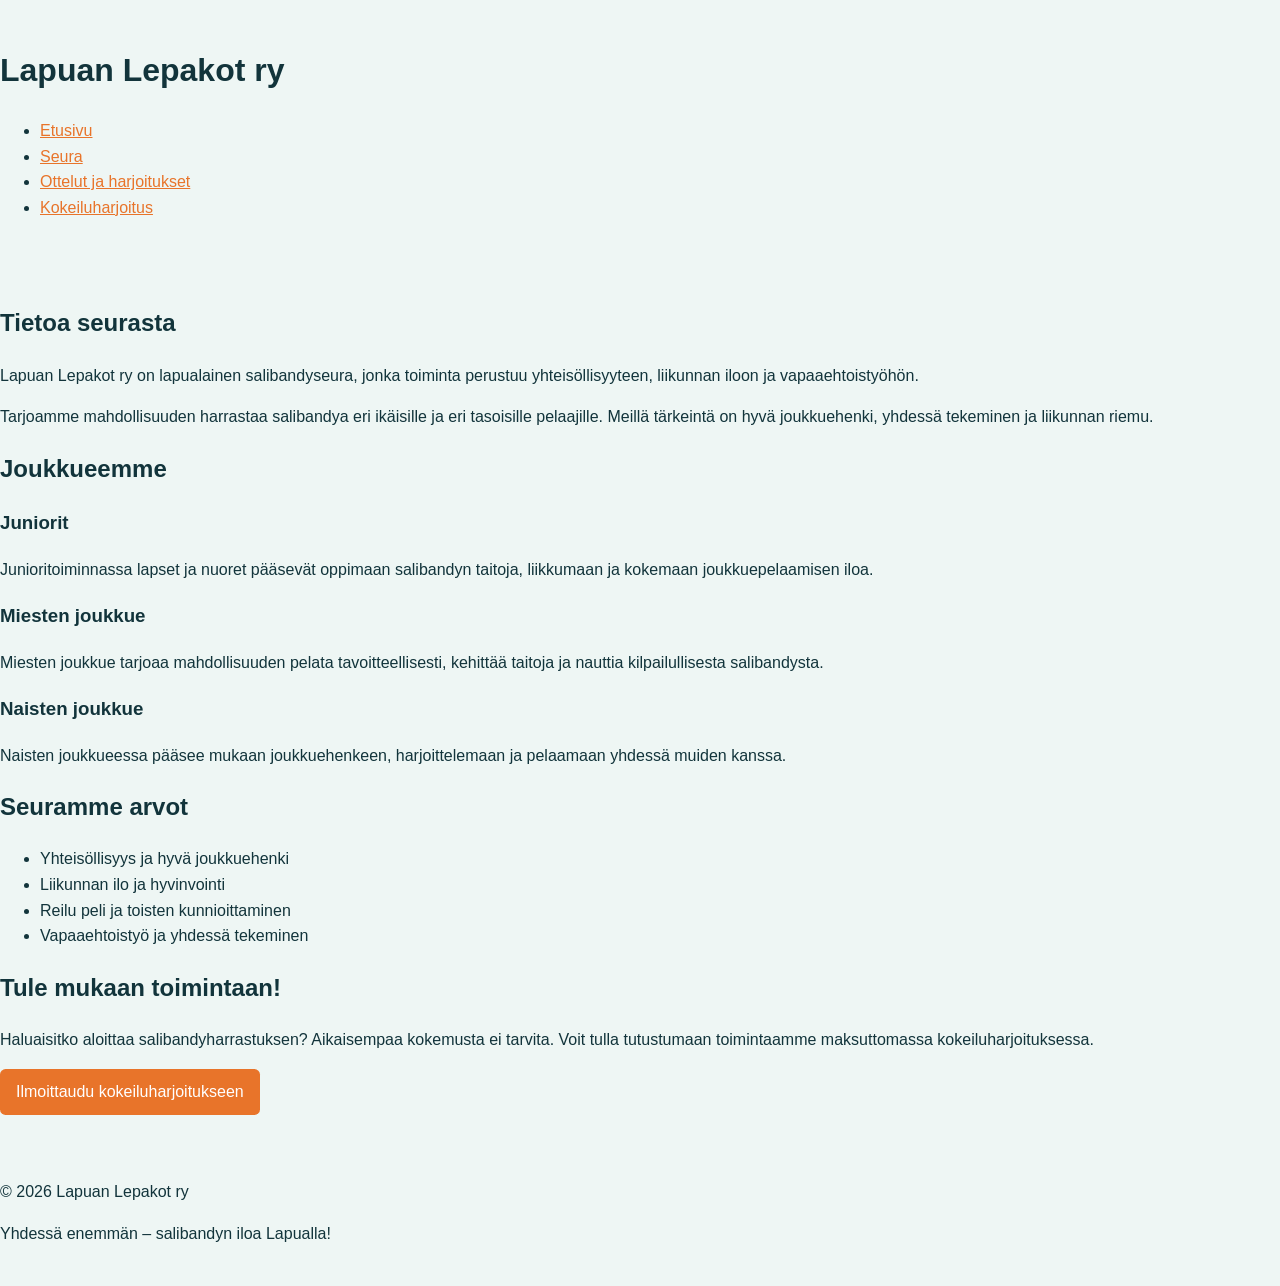
==== about.html @ 1b7a48fe "kontsa lisätty sivuille:)" ====
<!DOCTYPE html>
<html lang="fi">
<head>
    <meta charset="UTF-8">
    <meta name="viewport" content="width=device-width, initial-scale=1.0">
    <title>Seura – Lapuan Lepakot ry</title>
    <link rel="stylesheet" href="style.css">
</head>
<body>

    <header>
        <h1>Lapuan Lepakot ry</h1>
        <nav>
            <ul>
                <li><a href="index.html">Etusivu</a></li>
                <li><a href="about.html">Seura</a></li>
                <li><a href="listing.html">Ottelut ja harjoitukset</a></li>
                <li><a href="contact.html">Kokeiluharjoitus</a></li>
            </ul>
        </nav>
    </header>

    <main>
        <section class="about">
            <h2>Tietoa seurasta</h2>

            <p>
                Lapuan Lepakot ry on lapualainen salibandyseura,
                jonka toiminta perustuu yhteisöllisyyteen,
                liikunnan iloon ja vapaaehtoistyöhön.
            </p>

            <p>
                Tarjoamme mahdollisuuden harrastaa salibandya
                eri ikäisille ja eri tasoisille pelaajille.
                Meillä tärkeintä on hyvä joukkuehenki,
                yhdessä tekeminen ja liikunnan riemu.
            </p>
        </section>

        <section class="teams">
            <h2>Joukkueemme</h2>

            <div class="team-card">
                <h3>Juniorit</h3>
                <p>
                    Junioritoiminnassa lapset ja nuoret pääsevät
                    oppimaan salibandyn taitoja, liikkumaan
                    ja kokemaan joukkuepelaamisen iloa.
                </p>
            </div>

            <div class="team-card">
                <h3>Miesten joukkue</h3>
                <p>
                    Miesten joukkue tarjoaa mahdollisuuden
                    pelata tavoitteellisesti, kehittää taitoja
                    ja nauttia kilpailullisesta salibandysta.
                </p>
            </div>

            <div class="team-card">
                <h3>Naisten joukkue</h3>
                <p>
                    Naisten joukkueessa pääsee mukaan
                    joukkuehenkeen, harjoittelemaan ja
                    pelaamaan yhdessä muiden kanssa.
                </p>
            </div>
        </section>

        <section class="values">
            <h2>Seuramme arvot</h2>

            <ul>
                <li>Yhteisöllisyys ja hyvä joukkuehenki</li>
                <li>Liikunnan ilo ja hyvinvointi</li>
                <li>Reilu peli ja toisten kunnioittaminen</li>
                <li>Vapaaehtoistyö ja yhdessä tekeminen</li>
            </ul>
        </section>

        <section class="join">
            <h2>Tule mukaan toimintaan!</h2>

            <p>
                Haluaisitko aloittaa salibandyharrastuksen?
                Aikaisempaa kokemusta ei tarvita.
                Voit tulla tutustumaan toimintaamme maksuttomassa
                kokeiluharjoituksessa.
            </p>

            <a href="contact.html" class="button">
                Ilmoittaudu kokeiluharjoitukseen
            </a>
        </section>
    </main>

    <footer>
        <p>&copy; 2026 Lapuan Lepakot ry</p>
        <p>Yhdessä enemmän – salibandyn iloa Lapualla!</p>
    </footer>

</body>
</html>
---- style.css ----
/* Yleiset asetukset */
:root {
	--color-text: #12343b;
	--color-background: #eef6f4;
	--color-primary: #e8742a;
	--content-width: 1100px;
}

*,
*::before,
*::after {
	box-sizing: border-box;
}

html {
	scroll-behavior: smooth;
}

body {
	margin: 0;
	color: var(--color-text);
	background: var(--color-background);
	font-family: Arial, Helvetica, sans-serif;
	line-height: 1.6;
}

img {
	display: block;
	max-width: 100%;
	height: auto;
}

a {
	color: var(--color-primary);
}

.container {
	width: min(100% - 2rem, var(--content-width));
	margin-inline: auto;
}

header,
main,
footer {
	padding-block: 1.5rem;
}

button,
.button {
	display: inline-block;
	padding: 0.65rem 1rem;
	border: 0;
	border-radius: 0.35rem;
	color: #fff;
	background: var(--color-primary);
	font: inherit;
	text-decoration: none;
	cursor: pointer;
}

@media (max-width: 600px) {
	header,
	main,
	footer {
		padding-block: 1rem;
	}
}
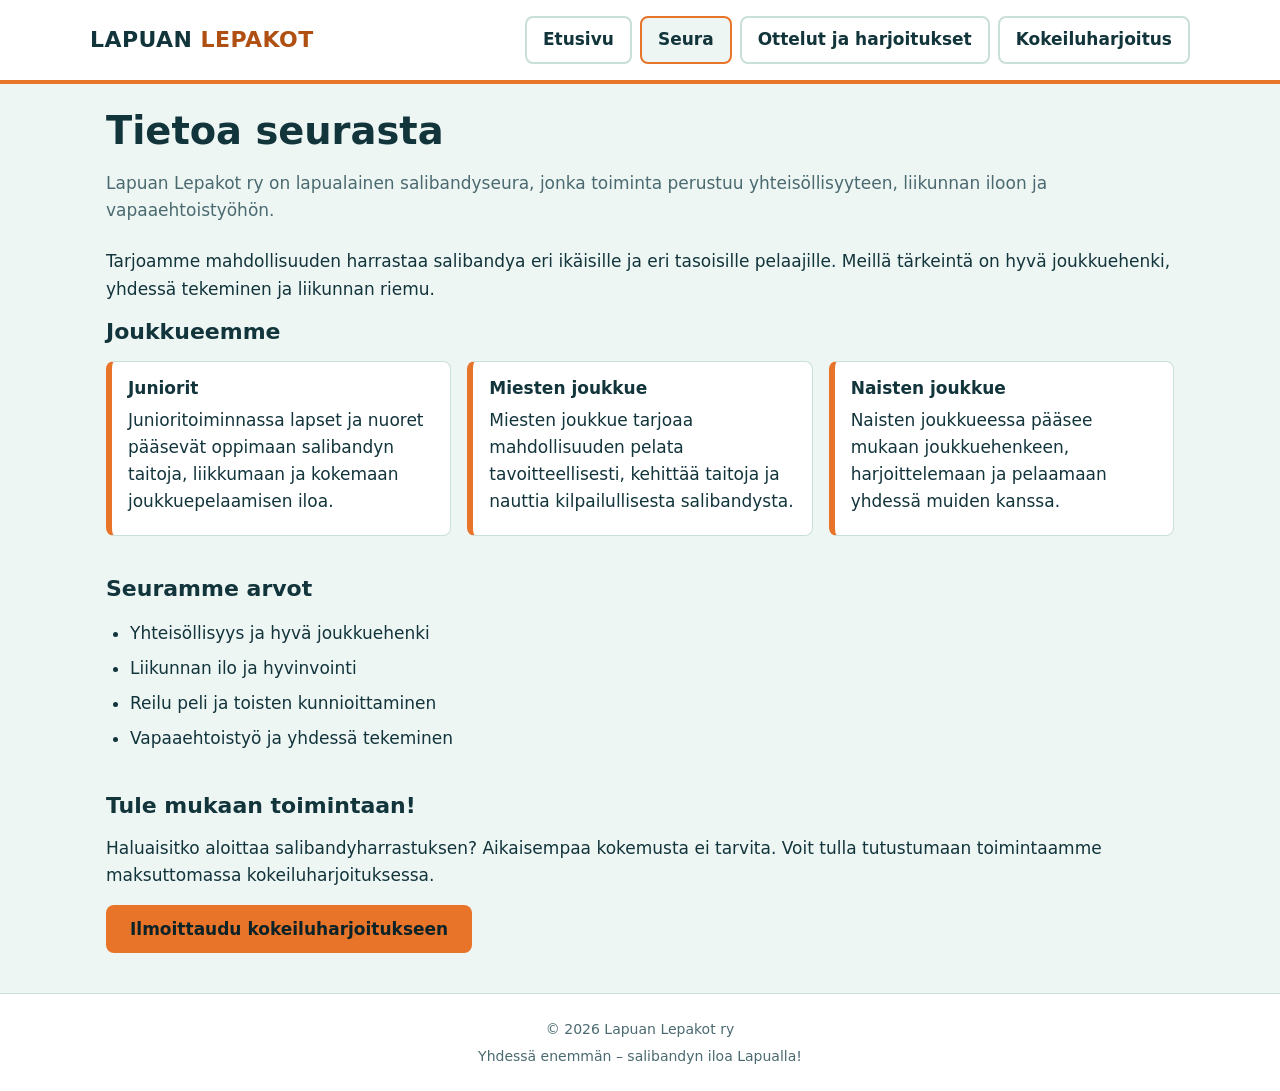
==== commit 8a2c3e2d: "E2: yhtenäiset sivut, plan.md ja ai-log korjattu" ====
--- a/about.html
+++ b/about.html
@@ -1,106 +1,99 @@
-
 <!DOCTYPE html>
 <html lang="fi">
 <head>
-    <meta charset="UTF-8">
-    <meta name="viewport" content="width=device-width, initial-scale=1.0">
-    <title>Seura – Lapuan Lepakot ry</title>
-    <link rel="stylesheet" href="style.css">
+  <meta charset="UTF-8">
+  <meta name="viewport" content="width=device-width, initial-scale=1.0">
+  <title>Seura – Lapuan Lepakot ry</title>
+  <link rel="stylesheet" href="style.css">
 </head>
 <body>
+  <a class="ohituslinkki" href="#sisalto">Siirry sisältöön</a>
 
-    <header>
-        <h1>Lapuan Lepakot ry</h1>
-        <nav>
-            <ul>
-                <li><a href="index.html">Etusivu</a></li>
-                <li><a href="about.html">Seura</a></li>
-                <li><a href="listing.html">Ottelut ja harjoitukset</a></li>
-                <li><a href="contact.html">Kokeiluharjoitus</a></li>
-            </ul>
-        </nav>
-    </header>
+  <header class="ylatunniste">
+    <div class="ylatunniste__sisalto">
+      <a class="logo" href="index.html">Lapuan <span>Lepakot</span></a>
+      <nav class="navigaatio" aria-label="Päävalikko">
+        <ul>
+          <li><a href="index.html">Etusivu</a></li>
+          <li><a href="about.html" aria-current="page">Seura</a></li>
+          <li><a href="listing.html">Ottelut ja harjoitukset</a></li>
+          <li><a href="contact.html">Kokeiluharjoitus</a></li>
+        </ul>
+      </nav>
+    </div>
+  </header>
 
-    <main>
-        <section class="about">
-            <h2>Tietoa seurasta</h2>
+  <main id="sisalto">
+    <h1>Tietoa seurasta</h1>
 
-            <p>
-                Lapuan Lepakot ry on lapualainen salibandyseura,
-                jonka toiminta perustuu yhteisöllisyyteen,
-                liikunnan iloon ja vapaaehtoistyöhön.
-            </p>
+    <p class="johdanto">
+      Lapuan Lepakot ry on lapualainen salibandyseura,
+      jonka toiminta perustuu yhteisöllisyyteen,
+      liikunnan iloon ja vapaaehtoistyöhön.
+    </p>
 
-            <p>
-                Tarjoamme mahdollisuuden harrastaa salibandya
-                eri ikäisille ja eri tasoisille pelaajille.
-                Meillä tärkeintä on hyvä joukkuehenki,
-                yhdessä tekeminen ja liikunnan riemu.
-            </p>
-        </section>
+    <p>
+      Tarjoamme mahdollisuuden harrastaa salibandya
+      eri ikäisille ja eri tasoisille pelaajille.
+      Meillä tärkeintä on hyvä joukkuehenki,
+      yhdessä tekeminen ja liikunnan riemu.
+    </p>
 
-        <section class="teams">
-            <h2>Joukkueemme</h2>
+    <section aria-labelledby="otsikko-joukkueet">
+      <h2 id="otsikko-joukkueet">Joukkueemme</h2>
+      <ul class="kortit">
+        <li class="kortti">
+          <h3>Juniorit</h3>
+          <p>
+            Junioritoiminnassa lapset ja nuoret pääsevät
+            oppimaan salibandyn taitoja, liikkumaan
+            ja kokemaan joukkuepelaamisen iloa.
+          </p>
+        </li>
+        <li class="kortti">
+          <h3>Miesten joukkue</h3>
+          <p>
+            Miesten joukkue tarjoaa mahdollisuuden
+            pelata tavoitteellisesti, kehittää taitoja
+            ja nauttia kilpailullisesta salibandysta.
+          </p>
+        </li>
+        <li class="kortti">
+          <h3>Naisten joukkue</h3>
+          <p>
+            Naisten joukkueessa pääsee mukaan
+            joukkuehenkeen, harjoittelemaan ja
+            pelaamaan yhdessä muiden kanssa.
+          </p>
+        </li>
+      </ul>
+    </section>
 
-            <div class="team-card">
-                <h3>Juniorit</h3>
-                <p>
-                    Junioritoiminnassa lapset ja nuoret pääsevät
-                    oppimaan salibandyn taitoja, liikkumaan
-                    ja kokemaan joukkuepelaamisen iloa.
-                </p>
-            </div>
+    <section aria-labelledby="otsikko-arvot">
+      <h2 id="otsikko-arvot">Seuramme arvot</h2>
+      <ul class="vaiheet">
+        <li>Yhteisöllisyys ja hyvä joukkuehenki</li>
+        <li>Liikunnan ilo ja hyvinvointi</li>
+        <li>Reilu peli ja toisten kunnioittaminen</li>
+        <li>Vapaaehtoistyö ja yhdessä tekeminen</li>
+      </ul>
+    </section>
 
-            <div class="team-card">
-                <h3>Miesten joukkue</h3>
-                <p>
-                    Miesten joukkue tarjoaa mahdollisuuden
-                    pelata tavoitteellisesti, kehittää taitoja
-                    ja nauttia kilpailullisesta salibandysta.
-                </p>
-            </div>
+    <section aria-labelledby="otsikko-mukaan">
+      <h2 id="otsikko-mukaan">Tule mukaan toimintaan!</h2>
+      <p>
+        Haluaisitko aloittaa salibandyharrastuksen?
+        Aikaisempaa kokemusta ei tarvita.
+        Voit tulla tutustumaan toimintaamme maksuttomassa
+        kokeiluharjoituksessa.
+      </p>
+      <a href="contact.html" class="painike">Ilmoittaudu kokeiluharjoitukseen</a>
+    </section>
+  </main>
 
-            <div class="team-card">
-                <h3>Naisten joukkue</h3>
-                <p>
-                    Naisten joukkueessa pääsee mukaan
-                    joukkuehenkeen, harjoittelemaan ja
-                    pelaamaan yhdessä muiden kanssa.
-                </p>
-            </div>
-        </section>
-
-        <section class="values">
-            <h2>Seuramme arvot</h2>
-
-            <ul>
-                <li>Yhteisöllisyys ja hyvä joukkuehenki</li>
-                <li>Liikunnan ilo ja hyvinvointi</li>
-                <li>Reilu peli ja toisten kunnioittaminen</li>
-                <li>Vapaaehtoistyö ja yhdessä tekeminen</li>
-            </ul>
-        </section>
-
-        <section class="join">
-            <h2>Tule mukaan toimintaan!</h2>
-
-            <p>
-                Haluaisitko aloittaa salibandyharrastuksen?
-                Aikaisempaa kokemusta ei tarvita.
-                Voit tulla tutustumaan toimintaamme maksuttomassa
-                kokeiluharjoituksessa.
-            </p>
-
-            <a href="contact.html" class="button">
-                Ilmoittaudu kokeiluharjoitukseen
-            </a>
-        </section>
-    </main>
-
-    <footer>
-        <p>&copy; 2026 Lapuan Lepakot ry</p>
-        <p>Yhdessä enemmän – salibandyn iloa Lapualla!</p>
-    </footer>
-
+  <footer class="alatunniste">
+    <p>&copy; 2026 Lapuan Lepakot ry</p>
+    <p>Yhdessä enemmän – salibandyn iloa Lapualla!</p>
+  </footer>
 </body>
 </html>
--- a/style.css
+++ b/style.css
@@ -1,11 +1,56 @@
-/* Yleiset asetukset */
+/* =========================================
+   Lapuan Lepakot ry – style.css
+   Yksi tyylitiedosto kaikille neljälle sivulle
+   (index, about, listing, contact)
+   ========================================= */
+
+/* ---------- 1. Muuttujat: värit, fontit ja välit ---------- */
 :root {
-	--color-text: #12343b;
-	--color-background: #eef6f4;
-	--color-primary: #e8742a;
+	color-scheme: light dark;
+
+	/* Värit – vaalea tila (seuran värit "Kuusi") */
+	--color-text: #12343b;          /* syvä kuusenvihreä – 12.1:1 taustalla */
+	--color-background: #eef6f4;    /* vaalea minttu */
+	--color-surface: #ffffff;       /* korttien ja lomakkeen tausta */
+	--color-muted: #4a6a70;         /* toissijainen teksti – 5.3:1 */
+	--color-primary: #e8742a;       /* oranssi korostus: painikkeet ja reunat */
+	--color-primary-text: #b04f12;  /* oranssi TEKSTI (linkit) – 4.8:1 */
+	--color-on-primary: #0b2227;    /* teksti oranssin painikkeen päällä – 5.5:1 */
+	--color-border: #c9dfda;
+
+	/* Fontit */
+	--font-base: system-ui, -apple-system, "Segoe UI", Roboto, Arial, sans-serif;
+	--font-size-small: 0.875rem;
+	--font-size-base: 1.0625rem;
+	--font-size-large: 1.375rem;
+	--font-size-h1: clamp(1.6rem, 6vw, 2.4rem);
+
+	/* Välit */
+	--space-xs: 0.25rem;
+	--space-s: 0.5rem;
+	--space-m: 1rem;
+	--space-l: 1.5rem;
+	--space-xl: 2.5rem;
+
+	/* Muut */
+	--radius: 0.5rem;
 	--content-width: 1100px;
-}
-
+	--touch-size: 3rem;             /* 48 px: osuu hanskoillakin */
+}
+
+/* ---------- 2. Tumma tila – seuraa järjestelmän asetusta ---------- */
+@media (prefers-color-scheme: dark) {
+	:root {
+		--color-text: #eef6f4;          /* 15.0:1 taustalla */
+		--color-background: #0b2227;
+		--color-surface: #12343b;
+		--color-muted: #b9d3cd;         /* 8.4:1 */
+		--color-primary-text: #f0955a;  /* 5.8:1 korttien päällä */
+		--color-border: #24515a;
+	}
+}
+
+/* ---------- 3. Yleiset asetukset ---------- */
 *,
 *::before,
 *::after {
@@ -16,12 +61,20 @@
 	scroll-behavior: smooth;
 }
 
+@media (prefers-reduced-motion: reduce) {
+	html {
+		scroll-behavior: auto;
+	}
+}
+
 body {
 	margin: 0;
 	color: var(--color-text);
 	background: var(--color-background);
-	font-family: Arial, Helvetica, sans-serif;
+	font-family: var(--font-base);
+	font-size: var(--font-size-base);
 	line-height: 1.6;
+	overflow-wrap: break-word;      /* pitkät sanat eivät levitä sivua */
 }
 
 img {
@@ -30,8 +83,23 @@
 	height: auto;
 }
 
+h1,
+h2,
+h3 {
+	line-height: 1.2;
+	margin: 0 0 var(--space-m);
+}
+
+h1 { font-size: var(--font-size-h1); }
+h2 { font-size: var(--font-size-large); }
+
+p {
+	margin: 0 0 var(--space-m);
+}
+
 a {
-	color: var(--color-primary);
+	color: var(--color-primary-text);   /* EI #e8742a: se jää 2.75:1 */
+	text-underline-offset: 0.2em;
 }
 
 .container {
@@ -39,29 +107,317 @@
 	margin-inline: auto;
 }
 
-header,
-main,
-footer {
-	padding-block: 1.5rem;
-}
-
+/* ---------- 4. Näppäimistöfokus ---------- */
+a:focus-visible,
+button:focus-visible,
+input:focus-visible,
+select:focus-visible,
+textarea:focus-visible {
+	outline: 3px solid var(--color-primary-text);
+	outline-offset: 3px;
+}
+
+.ohituslinkki {
+	position: absolute;
+	left: var(--space-m);
+	top: -4rem;
+	padding: var(--space-s) var(--space-m);
+	background: var(--color-surface);
+	color: var(--color-text);
+	z-index: 10;
+}
+
+.ohituslinkki:focus {
+	top: var(--space-m);
+}
+
+/* ---------- 5. Painikkeet ---------- */
 button,
-.button {
-	display: inline-block;
-	padding: 0.65rem 1rem;
+.button,
+.painike {
+	display: inline-flex;
+	align-items: center;
+	justify-content: center;
+	min-height: var(--touch-size);
+	padding: var(--space-s) var(--space-l);
 	border: 0;
-	border-radius: 0.35rem;
-	color: #fff;
+	border-radius: var(--radius);
+	color: var(--color-on-primary);     /* tumma teksti: valkoinen jäisi 2.9:1 */
 	background: var(--color-primary);
 	font: inherit;
+	font-weight: 700;
+	text-align: center;
 	text-decoration: none;
 	cursor: pointer;
 }
 
+button:hover,
+.button:hover,
+.painike:hover {
+	filter: brightness(1.08);
+}
+
+.painike--toissijainen {
+	background: transparent;
+	color: var(--color-text);
+	border: 2px solid var(--color-primary);
+}
+
+.painikkeet {
+	display: flex;
+	flex-wrap: wrap;
+	gap: var(--space-s);
+	margin-top: var(--space-l);
+}
+
+/* ---------- 6. Ylätunniste ja navigaatio ---------- */
+.ylatunniste {
+	background: var(--color-surface);
+	border-bottom: 4px solid var(--color-primary);
+	padding: var(--space-m);
+}
+
+.ylatunniste__sisalto {
+	max-width: var(--content-width);
+	margin-inline: auto;
+}
+
+.logo {
+	display: inline-block;
+	font-size: var(--font-size-large);
+	font-weight: 800;
+	letter-spacing: 0.02em;
+	text-transform: uppercase;
+	color: var(--color-text);
+	text-decoration: none;
+	margin-bottom: var(--space-s);
+}
+
+.logo span {
+	color: var(--color-primary-text);
+}
+
+.navigaatio ul {
+	list-style: none;
+	margin: 0;
+	padding: 0;
+	display: flex;
+	flex-wrap: wrap;
+	gap: var(--space-s);
+}
+
+.navigaatio a {
+	display: flex;
+	align-items: center;
+	min-height: var(--touch-size);
+	padding: 0 var(--space-m);
+	border: 2px solid var(--color-border);
+	border-radius: var(--radius);
+	color: var(--color-text);
+	text-decoration: none;
+	font-weight: 600;
+}
+
+.navigaatio a[aria-current="page"] {
+	border-color: var(--color-primary);
+	background: var(--color-background);
+}
+
+/* ---------- 7. Sisältö ---------- */
+main {
+	max-width: var(--content-width);
+	margin-inline: auto;
+	padding: var(--space-l) var(--space-m) var(--space-xl);
+}
+
+.johdanto {
+	color: var(--color-muted);
+	margin-bottom: var(--space-l);
+}
+
+section + section {
+	margin-top: var(--space-xl);
+}
+
+.hero {
+	margin-bottom: var(--space-xl);
+}
+
+.lisaa-linkki {
+	margin-top: var(--space-m);
+	font-weight: 600;
+}
+
+.vaiheet {
+	padding-left: var(--space-l);
+}
+
+.vaiheet li {
+	margin-bottom: var(--space-s);
+}
+
+/* Kortit: ottelut, tulokset, harjoitukset */
+.kortit {
+	list-style: none;
+	margin: 0;
+	padding: 0;
+	display: grid;
+	grid-template-columns: 1fr;     /* puhelimessa yksi palsta */
+	gap: var(--space-m);
+}
+
+.kortti {
+	background: var(--color-surface);
+	border: 1px solid var(--color-border);
+	border-left: 6px solid var(--color-primary);
+	border-radius: var(--radius);
+	padding: var(--space-m);
+}
+
+.kortti h3 {
+	font-size: var(--font-size-base);
+	margin-bottom: var(--space-s);
+}
+
+.kortti p {
+	margin-bottom: var(--space-xs);
+}
+
+.kortti--seuraava {
+	border-width: 2px 2px 2px 8px;
+	border-color: var(--color-primary);
+}
+
+.joukkue {
+	display: inline-block;
+	font-size: var(--font-size-small);
+	font-weight: 700;
+	text-transform: uppercase;
+	letter-spacing: 0.05em;
+	color: var(--color-primary-text);
+	margin-bottom: var(--space-xs);
+}
+
+.aika,
+.tulos {
+	font-size: var(--font-size-large);
+	font-weight: 700;
+}
+
+.paikka {
+	color: var(--color-muted);
+}
+
+/* ---------- 8. Lomake (contact.html) ---------- */
+.lomake {
+	background: var(--color-surface);
+	border: 1px solid var(--color-border);
+	border-radius: var(--radius);
+	padding: var(--space-m);
+	max-width: 36rem;
+}
+
+.form-group {
+	margin-bottom: var(--space-m);
+}
+
+.form-group label {
+	display: block;
+	font-weight: 600;
+	margin-bottom: var(--space-xs);
+}
+
+.form-group input,
+.form-group select,
+.form-group textarea {
+	width: 100%;
+	min-height: var(--touch-size);
+	padding: var(--space-s) var(--space-m);
+	font: inherit;
+	color: var(--color-text);
+	background: var(--color-background);
+	border: 2px solid var(--color-muted);
+	border-radius: var(--radius);
+}
+
+.form-group textarea {
+	resize: vertical;
+}
+
+input::placeholder,
+textarea::placeholder {
+	color: var(--color-muted);
+	opacity: 1;
+}
+
+.required-info {
+	font-size: var(--font-size-small);
+	color: var(--color-muted);
+}
+
+.lomake button {
+	width: 100%;
+}
+
+.success-message {
+	margin-top: var(--space-l);
+	padding: var(--space-m);
+	background: var(--color-surface);
+	border: 2px solid var(--color-primary);
+	border-left-width: 8px;
+	border-radius: var(--radius);
+	max-width: 36rem;
+}
+
+/* ---------- 9. Alatunniste ---------- */
+.alatunniste {
+	background: var(--color-surface);
+	border-top: 1px solid var(--color-border);
+	padding: var(--space-l) var(--space-m);
+	text-align: center;
+	color: var(--color-muted);
+	font-size: var(--font-size-small);
+}
+
+.alatunniste p {
+	margin: 0;
+}
+
+.alatunniste p + p {
+	margin-top: var(--space-xs);
+}
+
+/* ---------- 10. Pieni näyttö ---------- */
 @media (max-width: 600px) {
-	header,
-	main,
-	footer {
-		padding-block: 1rem;
-	}
-}
+	main {
+		padding-block: var(--space-m) var(--space-l);
+	}
+}
+
+/* ---------- 11. Isommat näytöt: asettelu muuttuu ---------- */
+@media (min-width: 40rem) {
+	.kortit {
+		grid-template-columns: repeat(2, 1fr);
+	}
+
+	.lomake button {
+		width: auto;
+	}
+}
+
+@media (min-width: 60rem) {
+	.ylatunniste__sisalto {
+		display: flex;
+		align-items: center;
+		justify-content: space-between;
+		gap: var(--space-l);
+	}
+
+	.logo {
+		margin-bottom: 0;
+	}
+
+	.kortit {
+		grid-template-columns: repeat(3, 1fr);
+	}
+}
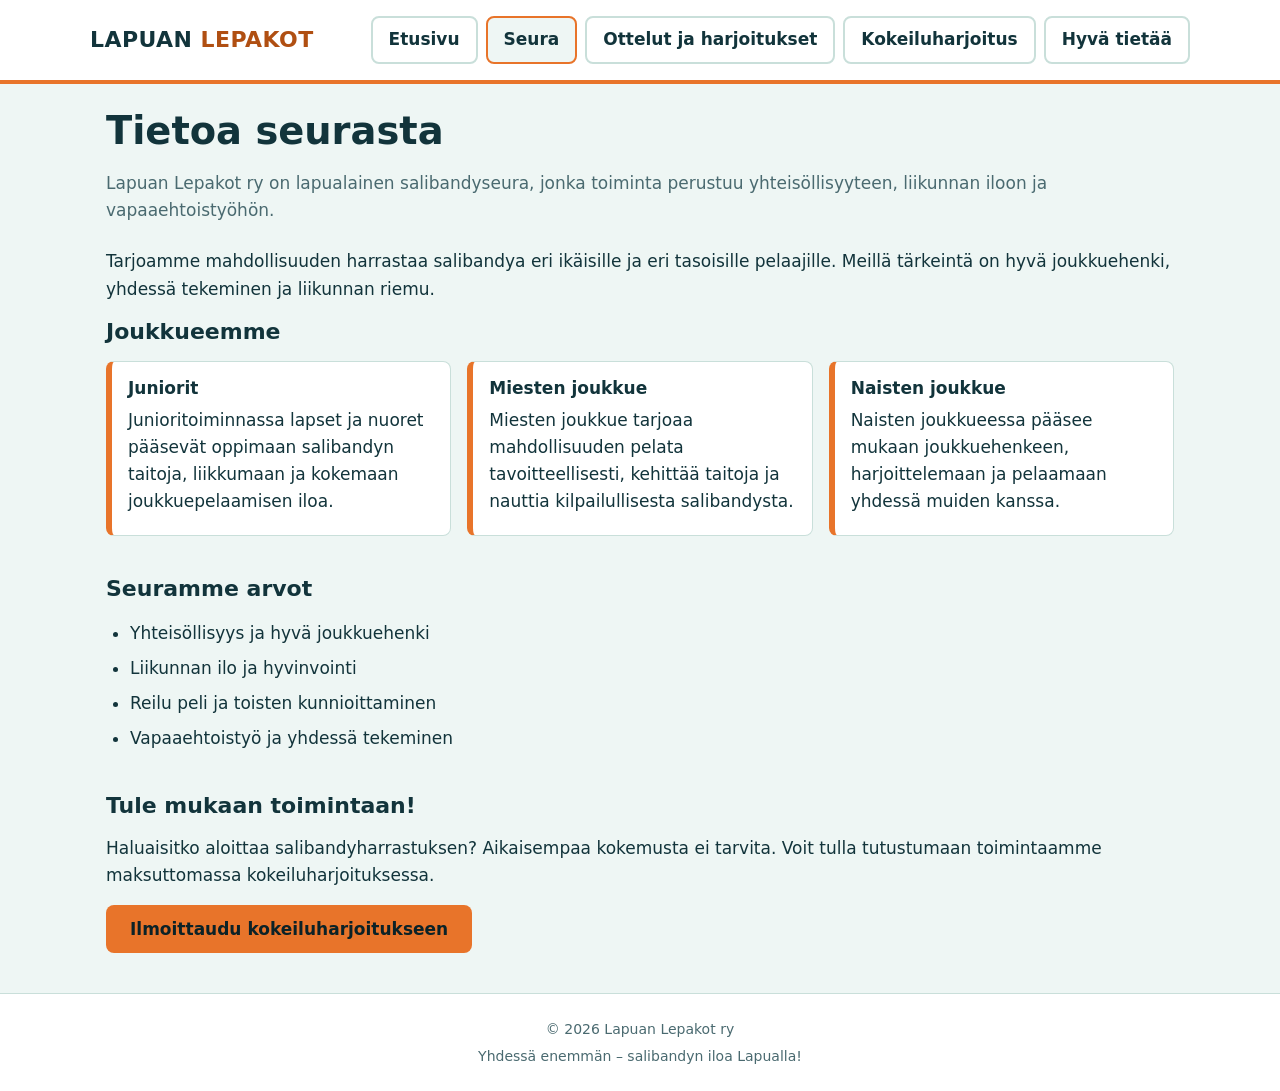
==== commit 6284c977: "E3: joukkuesuodatin, ilmoittautumislomakkeen tarkistukset ja Hyvä tietää -popover" ====
--- a/about.html
+++ b/about.html
@@ -5,6 +5,7 @@
   <meta name="viewport" content="width=device-width, initial-scale=1.0">
   <title>Seura – Lapuan Lepakot ry</title>
   <link rel="stylesheet" href="style.css">
+  <script src="app.js" defer></script>
 </head>
 <body>
   <a class="ohituslinkki" href="#sisalto">Siirry sisältöön</a>
@@ -18,6 +19,14 @@
           <li><a href="about.html" aria-current="page">Seura</a></li>
           <li><a href="listing.html">Ottelut ja harjoitukset</a></li>
           <li><a href="contact.html">Kokeiluharjoitus</a></li>
+          <li class="hyva-tietaa">
+            <button type="button" id="info-button" class="navigaatio__painike" popovertarget="info-menu">Hyvä tietää</button>
+            <ul id="info-menu" class="info-valikko" popover>
+              <li><a href="contact.html#otsikko-mukaan">Mitä harjoituksiin mukaan?</a></li>
+              <li><a href="listing.html#otsikko-harjoitukset">Harjoitusajat</a></li>
+              <li><a href="about.html#otsikko-arvot">Seuran arvot</a></li>
+            </ul>
+          </li>
         </ul>
       </nav>
     </div>
--- a/style.css
+++ b/style.css
@@ -17,6 +17,7 @@
 	--color-primary-text: #b04f12;  /* oranssi TEKSTI (linkit) – 4.8:1 */
 	--color-on-primary: #0b2227;    /* teksti oranssin painikkeen päällä – 5.5:1 */
 	--color-border: #c9dfda;
+	--color-error: #b3261e;         /* virheteksti – 6.0:1 */
 
 	/* Fontit */
 	--font-base: system-ui, -apple-system, "Segoe UI", Roboto, Arial, sans-serif;
@@ -47,6 +48,7 @@
 		--color-muted: #b9d3cd;         /* 8.4:1 */
 		--color-primary-text: #f0955a;  /* 5.8:1 korttien päällä */
 		--color-border: #24515a;
+		--color-error: #ffb4ab;         /* 7.1:1 kortilla */
 	}
 }
 
@@ -420,4 +422,139 @@
 	.kortit {
 		grid-template-columns: repeat(3, 1fr);
 	}
-}+}
+/* ---------- 12. E3: Hyvä tietää -popover (kaikilla sivuilla) ---------- */
+.navigaatio__painike {
+	min-height: var(--touch-size);
+	padding: 0 var(--space-m);
+	border: 2px solid var(--color-border);
+	border-radius: var(--radius);
+	background: transparent;
+	color: var(--color-text);
+	font-weight: 600;
+}
+
+.navigaatio__painike:hover {
+	filter: none;
+	border-color: var(--color-primary);
+}
+
+#info-button {
+	anchor-name: --info;
+}
+
+/* Suljettuna piilossa. Ilman tätä .navigaatio ul { display: flex } pitäisi
+   valikon aina näkyvissä, koska se ohittaa selaimen popover-säännön. */
+.navigaatio .info-valikko:not(:popover-open) {
+	display: none;
+}
+
+.navigaatio .info-valikko {
+	flex-direction: column;
+	gap: 0;
+	position-anchor: --info;
+	position-area: bottom span-right;
+	position-try-fallbacks: flip-block, flip-inline;
+	inset: auto;
+	margin: var(--space-xs) 0 0;
+	padding: var(--space-s);
+	list-style: none;
+	min-width: 15rem;
+	max-width: calc(100vw - 2rem);
+	background: var(--color-surface);
+	color: var(--color-text);
+	border: 2px solid var(--color-primary);
+	border-radius: var(--radius);
+	box-shadow: 0 0.5rem 1.5rem rgb(0 0 0 / 0.2);
+}
+
+.navigaatio .info-valikko a {
+	border-color: transparent;
+	display: flex;
+	align-items: center;
+	min-height: var(--touch-size);
+	padding: 0 var(--space-m);
+	color: var(--color-text);
+	border-radius: var(--radius);
+}
+
+.navigaatio .info-valikko a:hover {
+	background: var(--color-background);
+}
+
+/* Selaimet, jotka eivät tunne ankkurointia: valikko yläreunaan keskelle */
+@supports not (anchor-name: --info) {
+	.navigaatio .info-valikko {
+		inset: 5rem auto auto auto;
+		margin-inline: auto;
+	}
+}
+
+/* ---------- 13. E3: joukkuesuodatin (listing.html) ---------- */
+.suodatin {
+	display: flex;
+	flex-wrap: wrap;
+	gap: var(--space-s);
+	margin-bottom: var(--space-s);
+}
+
+.suodatin button {
+	background: transparent;
+	color: var(--color-text);
+	border: 2px solid var(--color-primary);
+}
+
+.suodatin button[aria-pressed="true"] {
+	background: var(--color-primary);
+	color: var(--color-on-primary);
+}
+
+.suodatin-tila {
+	font-weight: 600;
+	margin-bottom: var(--space-l);
+}
+
+.tyhja {
+	color: var(--color-muted);
+	font-style: italic;
+}
+
+/* ---------- 14. E3: lomakkeen virheet ja valmis-viesti (contact.html) ---------- */
+.huomautus,
+.vihje {
+	color: var(--color-muted);
+	font-size: var(--font-size-small);
+}
+
+.vihje {
+	margin: 0 0 var(--space-xs);
+}
+
+.form-group [aria-invalid="true"] {
+	border-color: var(--color-error);
+	border-left-width: 0.5rem;
+}
+
+.virhe {
+	margin: var(--space-xs) 0 0;
+	color: var(--color-error);
+	font-weight: 600;
+}
+
+.virhe:empty {
+	display: none;
+}
+
+.lomake-tila {
+	max-width: 36rem;
+	font-weight: 600;
+}
+
+.lomake-tila:not(:empty) {
+	margin-top: var(--space-l);
+	padding: var(--space-m);
+	background: var(--color-surface);
+	border: 2px solid var(--color-primary);
+	border-left-width: 8px;
+	border-radius: var(--radius);
+}
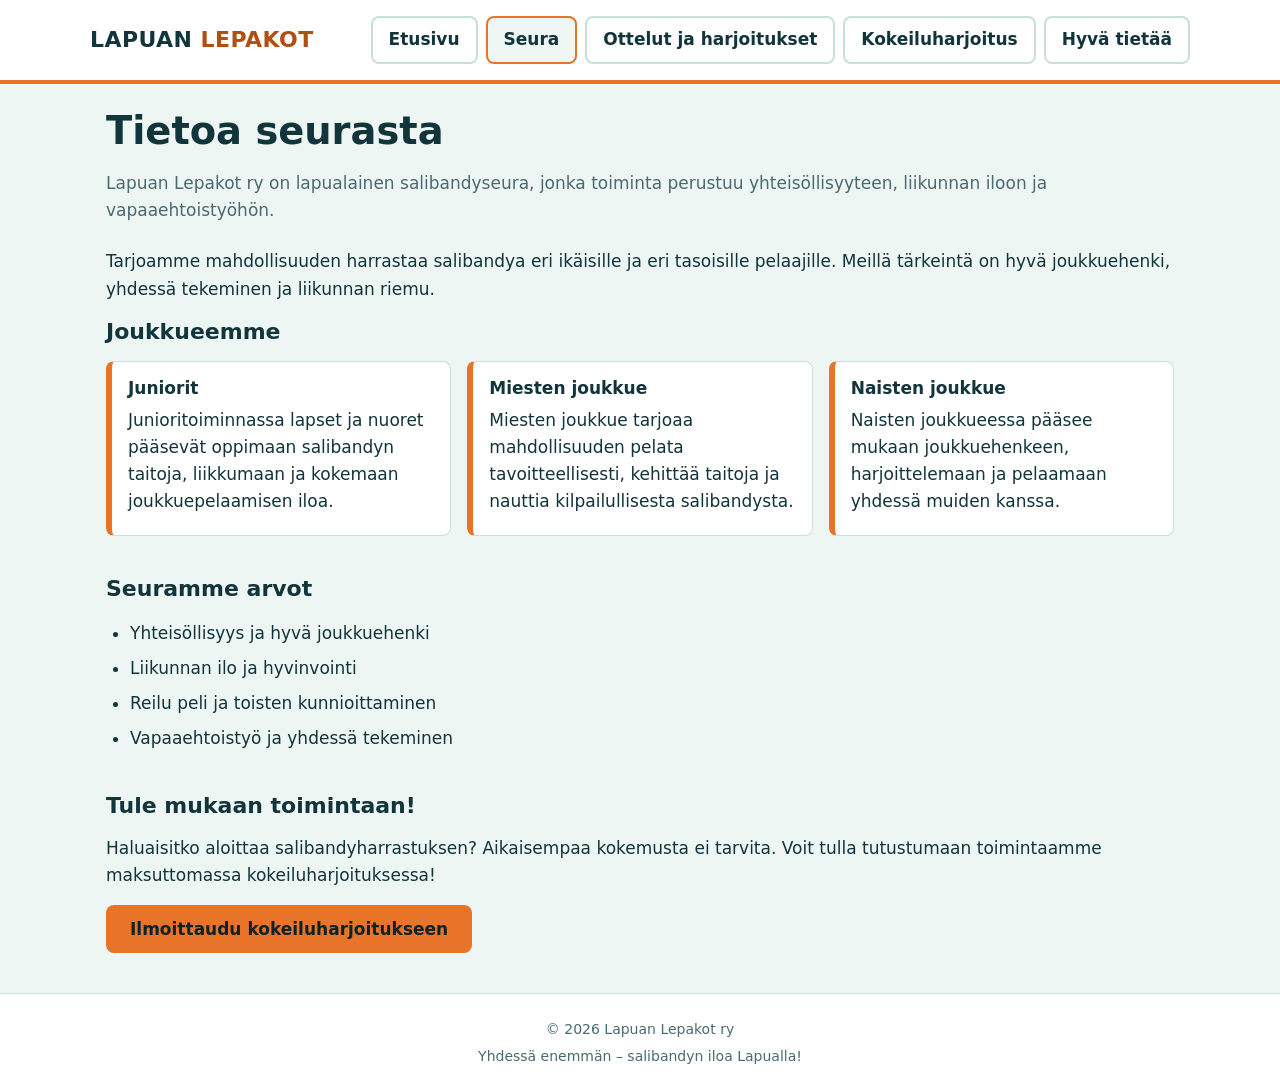
==== commit a13b67f8: "Loput muokkaukset E4 varten" ====
--- a/about.html
+++ b/about.html
@@ -94,7 +94,7 @@
         Haluaisitko aloittaa salibandyharrastuksen?
         Aikaisempaa kokemusta ei tarvita.
         Voit tulla tutustumaan toimintaamme maksuttomassa
-        kokeiluharjoituksessa.
+        kokeiluharjoituksessa!
       </p>
       <a href="contact.html" class="painike">Ilmoittaudu kokeiluharjoitukseen</a>
     </section>
--- a/style.css
+++ b/style.css
@@ -558,3 +558,34 @@
 	border-left-width: 8px;
 	border-radius: var(--radius);
 }
+
+/* ---------- 15. E4: rajapinnasta ladattu data ---------- */
+/* Lista himmenee, kun sitä päivitetään */
+.kortit[aria-busy="true"] {
+	opacity: 0.5;
+}
+
+.suodatin-tila.is-error,
+.harjoitus-viesti.is-error {
+	color: var(--color-error);
+}
+
+.harjoitus-viesti {
+	color: var(--color-muted);
+}
+
+.tulos--odottaa {
+	font-size: var(--font-size-base);
+	font-weight: 600;
+	color: var(--color-muted);
+}
+
+.erat {
+	color: var(--color-muted);
+	font-size: var(--font-size-small);
+}
+
+.yhteyshenkilo {
+	margin-top: var(--space-m);
+	font-weight: 600;
+}
